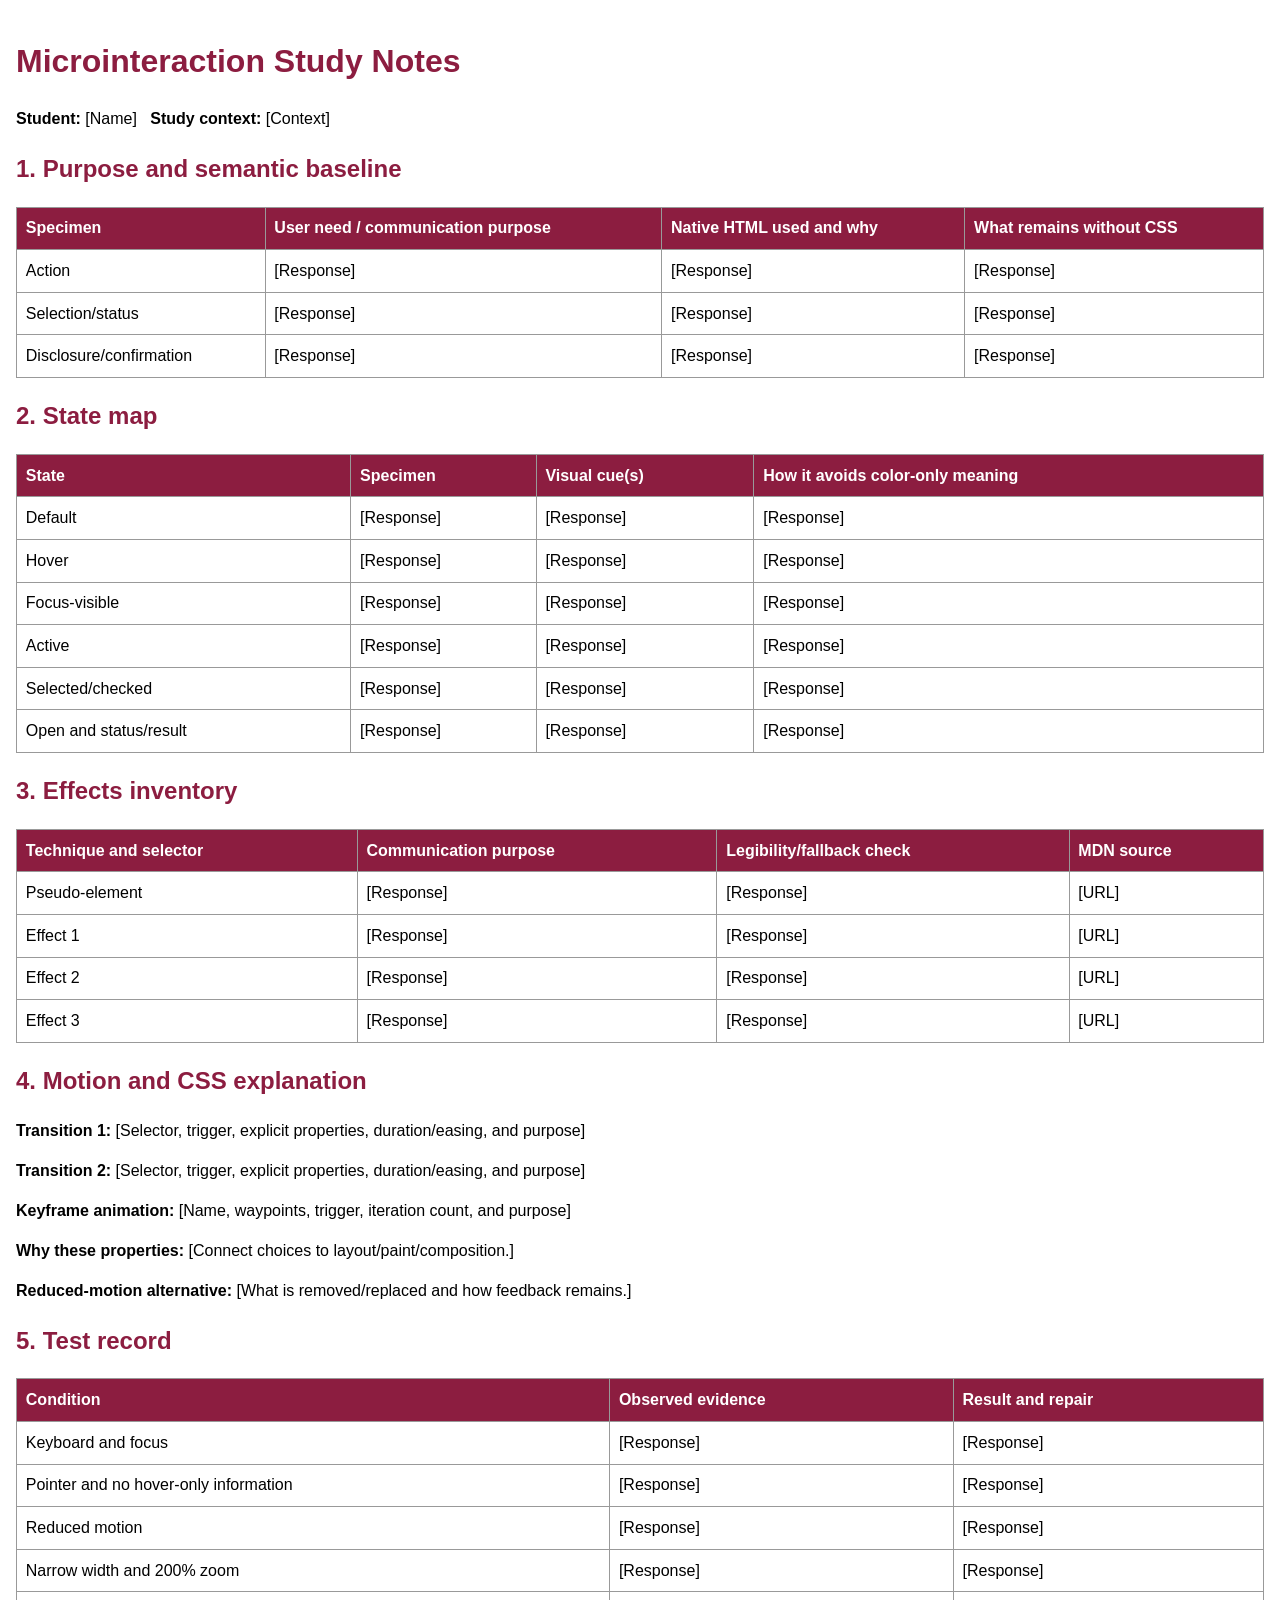
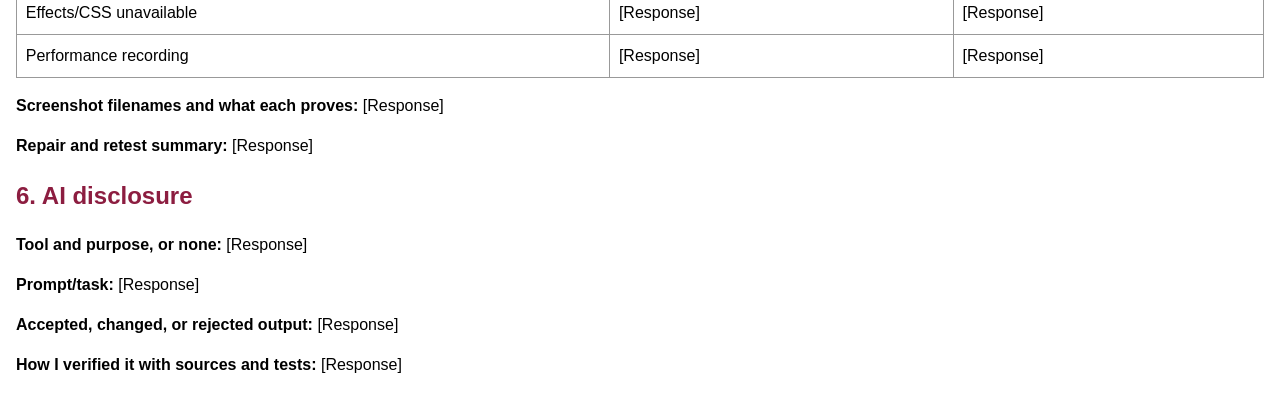
==== study-notes.html @ 3cfef2ec "Initial commit" ====
<!DOCTYPE html>
<html lang="en">
    <head>
        <meta charset="utf-8">
        <title>Microinteraction Study Notes</title>
        <style>
            body {
                max-width:78rem;
                margin:auto;
                padding:1rem;
                font:1rem/1.5 Arial,sans-serif;
            }
            h1,h2 {color:#8c1d40;
            }
            table {
                width:100%;
                border-collapse:collapse;
            }
            th,td {
                border:1px solid #999;
                padding:.55rem;
                text-align:left;
                vertical-align:top;
            }
            th {
                background:#8c1d40;
                color:#fff;
            }
        </style>
    </head>
    <body>
        <h1>Microinteraction Study Notes</h1>
        <p><strong>Student:</strong> [Name] &nbsp; <strong>Study context:</strong> [Context]</p>
        <h2>1. Purpose and semantic baseline</h2>
        <table>
            <tr>
                <th>Specimen</th>
                <th>User need / communication purpose</th>
                <th>Native HTML used and why</th>
                <th>What remains without CSS</th>
            </tr>
            <tr>
                <td>Action</td>
                <td>[Response]</td>
                <td>[Response]</td>
                <td>[Response]</td>
            </tr>
            <tr>
                <td>Selection/status</td>
                <td>[Response]</td>
                <td>[Response]</td>
                <td>[Response]</td>
            </tr>
            <tr>
                <td>Disclosure/confirmation</td>
                <td>[Response]</td>
                <td>[Response]</td>
                <td>[Response]</td>
            </tr>            
        </table>
        <h2>2. State map</h2>
        <table>
            <tr>
                <th>State</th>
                <th>Specimen</th>
                <th>Visual cue(s)</th>
                <th>How it avoids color-only meaning</th>
            </tr>
            <tr>
                <td>Default</td>
                <td>[Response]</td>
                <td>[Response]</td>
                <td>[Response]</td>
            </tr>
            <tr>
                <td>Hover</td>
                <td>[Response]</td>                    
                <td>[Response]</td>
                <td>[Response]</td>
            </tr>
            <tr>
                <td>Focus-visible</td>
                <td>[Response]</td>
                <td>[Response]</td>
                <td>[Response]</td>
            </tr>
            <tr>
                <td>Active</td>
                <td>[Response]</td>
                <td>[Response]</td>
                <td>[Response]</td>
            </tr>
            <tr>
                <td>Selected/checked</td>
                <td>[Response]</td>
                <td>[Response]</td>
                <td>[Response]</td>
            </tr>
            <tr>
                <td>Open and status/result</td>
                <td>[Response]</td>
                <td>[Response]</td>
                <td>[Response]</td>
            </tr>
        </table>
        <h2>3. Effects inventory</h2>
        <table>                
            <tr>
                <th>Technique and selector</th>
                <th>Communication purpose</th>
                <th>Legibility/fallback check</th>
                <th>MDN source</th>
            </tr>
            <tr>
                <td>Pseudo-element</td>
                <td>[Response]</td>
                <td>[Response]</td>
                <td>[URL]</td>
            </tr>
            <tr>
                <td>Effect 1</td>
                <td>[Response]</td>
                <td>[Response]</td>
                <td>[URL]</td>
            </tr>
            <tr>
                <td>Effect 2</td>
                <td>[Response]</td>
                <td>[Response]</td>
                <td>[URL]</td>
            </tr>
            <tr>
                <td>Effect 3</td>
                <td>[Response]</td>
                <td>[Response]</td>
                <td>[URL]</td>
            </tr>
        </table>
        <h2>4. Motion and CSS explanation</h2>
        <p><strong>Transition 1:</strong> [Selector, trigger, explicit properties, duration/easing, and purpose]</p>
        <p><strong>Transition 2:</strong> [Selector, trigger, explicit properties, duration/easing, and purpose]</p>
        <p><strong>Keyframe animation:</strong> [Name, waypoints, trigger, iteration count, and purpose]</p>
        <p><strong>Why these properties:</strong> [Connect choices to layout/paint/composition.]</p>
        <p><strong>Reduced-motion alternative:</strong> [What is removed/replaced and how feedback remains.]</p>
        <h2>5. Test record</h2>
        <table>
            <tr>
                <th>Condition</th>
                <th>Observed evidence</th>
                <th>Result and repair</th>
            </tr>
            <tr>
                <td>Keyboard and focus</td>
                <td>[Response]</td>
                <td>[Response]</td>
            </tr>
            <tr>
                <td>Pointer and no hover-only information</td>
                <td>[Response]</td>
                <td>[Response]</td>
            </tr>
            <tr>
                <td>Reduced motion</td>
                <td>[Response]</td>                    
                <td>[Response]</td>
            </tr>
            <tr>
                <td>Narrow width and 200% zoom</td>
                <td>[Response]</td>
                <td>[Response]</td>
            </tr>
            <tr>
                <td>Effects/CSS unavailable</td>
                <td>[Response]</td>
                <td>[Response]</td>
            </tr>
            <tr>
                <td>Performance recording</td>
                <td>[Response]</td>
                <td>[Response]</td>
            </tr>
        </table>
        <p><strong>Screenshot filenames and what each proves:</strong> [Response]</p>
        <p><strong>Repair and retest summary:</strong> [Response]</p>
        <h2>6. AI disclosure</h2>
        <p><strong>Tool and purpose, or none:</strong> [Response]</p>
        <p><strong>Prompt/task:</strong> [Response]</p>
        <p><strong>Accepted, changed, or rejected output:</strong> [Response]</p>
        <p><strong>How I verified it with sources and tests:</strong> [Response]</p>
    </body>
</html>
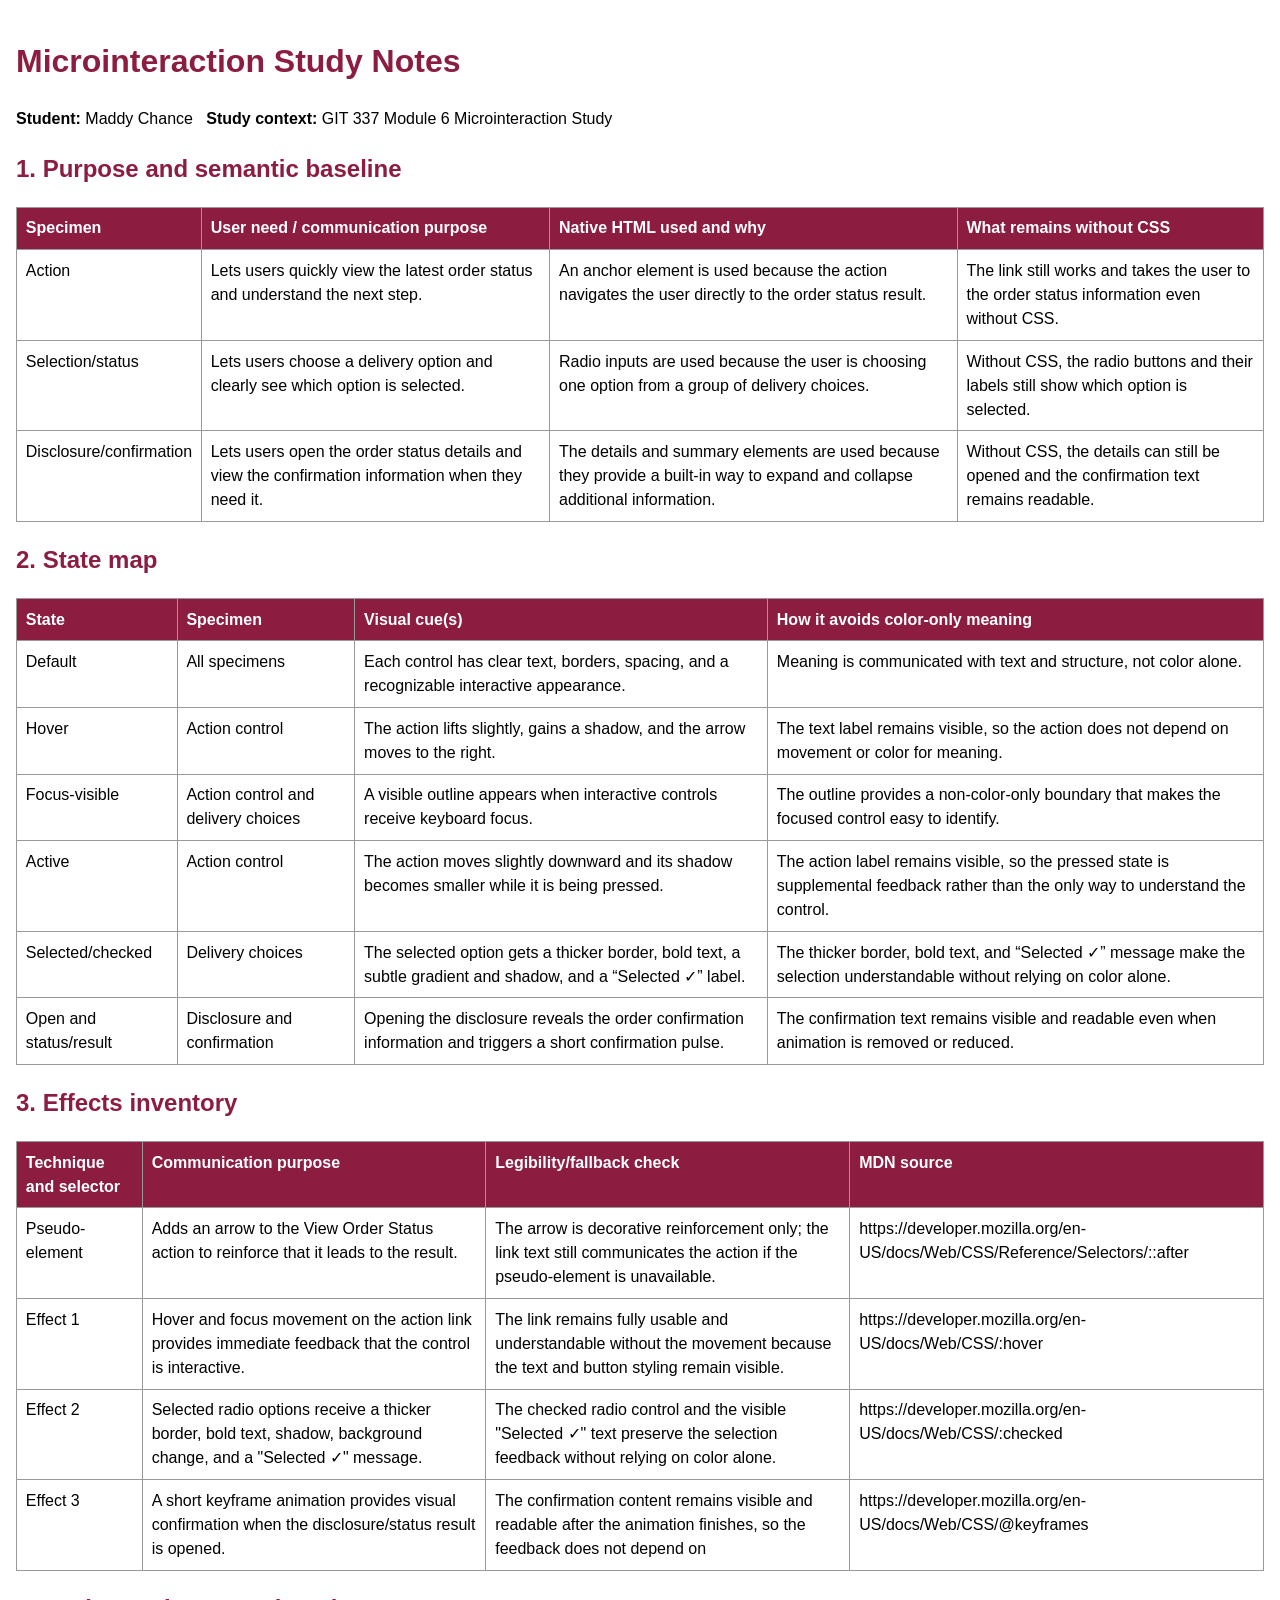
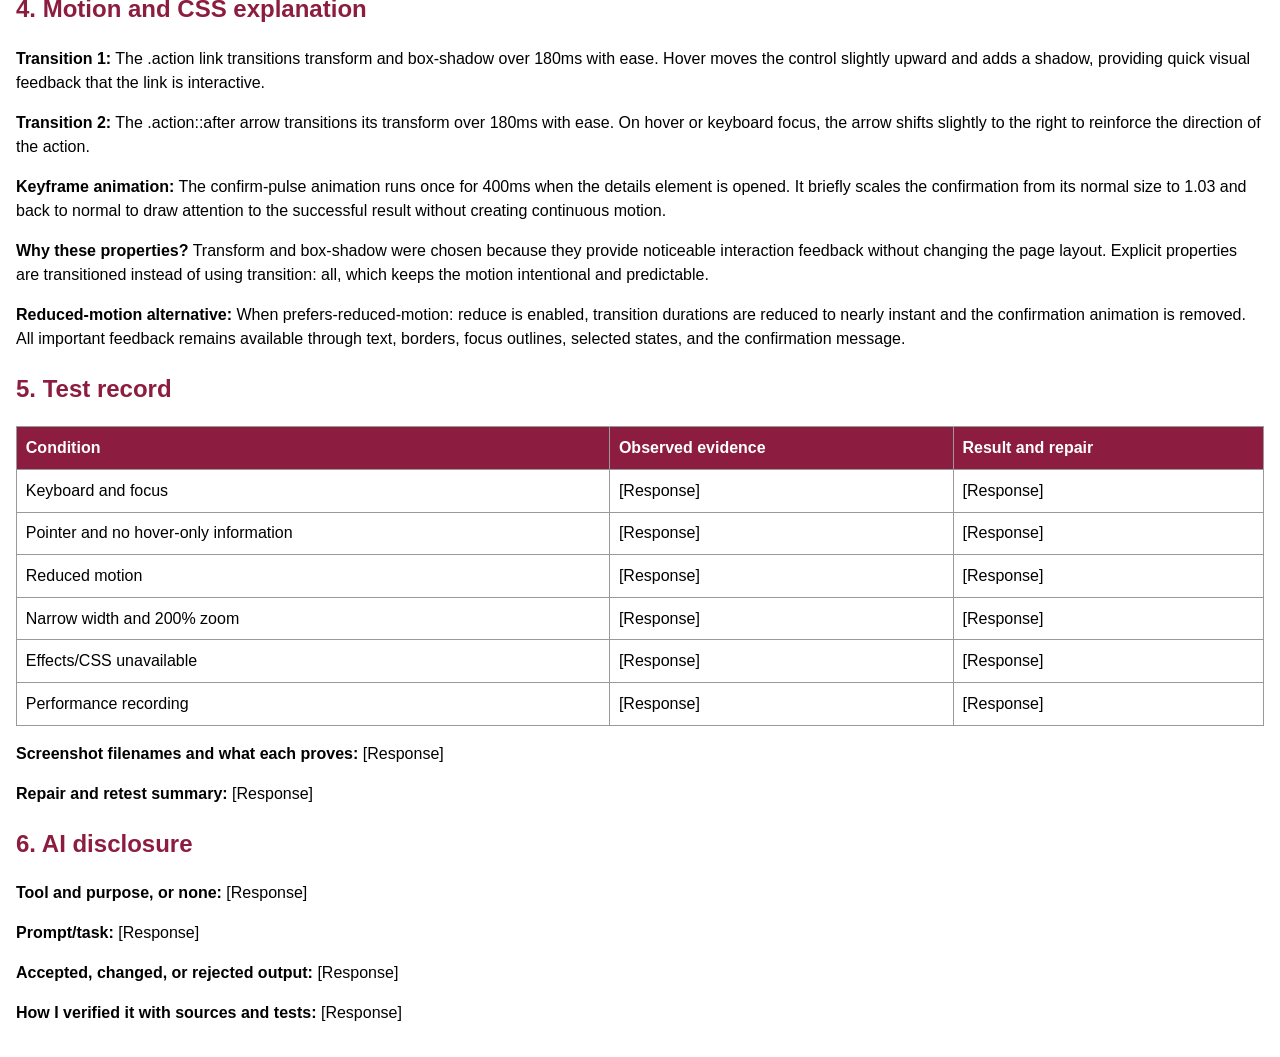
==== commit ced6fcc7: "Document effects motion and reduced-motion strategy" ====
--- a/study-notes.html
+++ b/study-notes.html
@@ -30,7 +30,7 @@
     </head>
     <body>
         <h1>Microinteraction Study Notes</h1>
-        <p><strong>Student:</strong> [Name] &nbsp; <strong>Study context:</strong> [Context]</p>
+       <p><strong>Student:</strong> Maddy Chance &nbsp; <strong>Study context:</strong> GIT 337 Module 6 Microinteraction Study</p>
         <h2>1. Purpose and semantic baseline</h2>
         <table>
             <tr>
@@ -41,21 +41,21 @@
             </tr>
             <tr>
                 <td>Action</td>
-                <td>[Response]</td>
-                <td>[Response]</td>
-                <td>[Response]</td>
+                <td>Lets users quickly view the latest order status and understand the next step.</td>
+                <td>An anchor element is used because the action navigates the user directly to the order status result.</td>
+                <td>The link still works and takes the user to the order status information even without CSS.</td>
             </tr>
             <tr>
                 <td>Selection/status</td>
-                <td>[Response]</td>
-                <td>[Response]</td>
-                <td>[Response]</td>
+                 <td>Lets users choose a delivery option and clearly see which option is selected.</td>
+                <td>Radio inputs are used because the user is choosing one option from a group of delivery choices.</td>
+                <td>Without CSS, the radio buttons and their labels still show which option is selected.</td>
             </tr>
             <tr>
                 <td>Disclosure/confirmation</td>
-                <td>[Response]</td>
-                <td>[Response]</td>
-                <td>[Response]</td>
+                <td>Lets users open the order status details and view the confirmation information when they need it.</td>
+                <td>The details and summary elements are used because they provide a built-in way to expand and collapse additional information.</td>
+                <td>Without CSS, the details can still be opened and the confirmation text remains readable.</td>
             </tr>            
         </table>
         <h2>2. State map</h2>
@@ -68,39 +68,39 @@
             </tr>
             <tr>
                 <td>Default</td>
-                <td>[Response]</td>
-                <td>[Response]</td>
-                <td>[Response]</td>
+                <td>All specimens</td>
+                <td>Each control has clear text, borders, spacing, and a recognizable interactive appearance.</td>
+                <td>Meaning is communicated with text and structure, not color alone.</td>
             </tr>
             <tr>
                 <td>Hover</td>
-                <td>[Response]</td>                    
-                <td>[Response]</td>
-                <td>[Response]</td>
+                 <td>Action control</td>
+                <td>The action lifts slightly, gains a shadow, and the arrow moves to the right.</td>
+                <td>The text label remains visible, so the action does not depend on movement or color for meaning.</td>
             </tr>
             <tr>
                 <td>Focus-visible</td>
-                <td>[Response]</td>
-                <td>[Response]</td>
-                <td>[Response]</td>
+                 <td>Action control and delivery choices</td>
+                 <td>A visible outline appears when interactive controls receive keyboard focus.</td>
+                 <td>The outline provides a non-color-only boundary that makes the focused control easy to identify.</td>
             </tr>
             <tr>
                 <td>Active</td>
-                <td>[Response]</td>
-                <td>[Response]</td>
-                <td>[Response]</td>
+                 <td>Action control</td>
+                 <td>The action moves slightly downward and its shadow becomes smaller while it is being pressed.</td>
+                 <td>The action label remains visible, so the pressed state is supplemental feedback rather than the only way to understand the control.</td>
             </tr>
             <tr>
                 <td>Selected/checked</td>
-                <td>[Response]</td>
-                <td>[Response]</td>
-                <td>[Response]</td>
+                 <td>Delivery choices</td>
+                 <td>The selected option gets a thicker border, bold text, a subtle gradient and shadow, and a “Selected ✓” label.</td>
+                 <td>The thicker border, bold text, and “Selected ✓” message make the selection understandable without relying on color alone.</td>
             </tr>
             <tr>
                 <td>Open and status/result</td>
-                <td>[Response]</td>
-                <td>[Response]</td>
-                <td>[Response]</td>
+               <td>Disclosure and confirmation</td>
+               <td>Opening the disclosure reveals the order confirmation information and triggers a short confirmation pulse.</td>
+               <td>The confirmation text remains visible and readable even when animation is removed or reduced.</td>
             </tr>
         </table>
         <h2>3. Effects inventory</h2>
@@ -113,35 +113,34 @@
             </tr>
             <tr>
                 <td>Pseudo-element</td>
-                <td>[Response]</td>
-                <td>[Response]</td>
-                <td>[URL]</td>
+                <td>Adds an arrow to the View Order Status action to reinforce that it leads to the result.</td>
+                <td>The arrow is decorative reinforcement only; the link text still communicates the action if the pseudo-element is unavailable.</td>
+                <td>https://developer.mozilla.org/en-US/docs/Web/CSS/Reference/Selectors/::after</td>
             </tr>
             <tr>
                 <td>Effect 1</td>
-                <td>[Response]</td>
-                <td>[Response]</td>
-                <td>[URL]</td>
+                <td>Hover and focus movement on the action link provides immediate feedback that the control is interactive.</td>
+                <td>The link remains fully usable and understandable without the movement because the text and button styling remain visible.</td>
+                <td>https://developer.mozilla.org/en-US/docs/Web/CSS/:hover</td>
             </tr>
             <tr>
                 <td>Effect 2</td>
-                <td>[Response]</td>
-                <td>[Response]</td>
-                <td>[URL]</td>
+                <td>Selected radio options receive a thicker border, bold text, shadow, background change, and a "Selected ✓" message.</td>
+                <td>The checked radio control and the visible "Selected ✓" text preserve the selection feedback without relying on color alone.</td>
+                <td>https://developer.mozilla.org/en-US/docs/Web/CSS/:checked</td>
             </tr>
             <tr>
                 <td>Effect 3</td>
-                <td>[Response]</td>
-                <td>[Response]</td>
-                <td>[URL]</td>
+                <td>A short keyframe animation provides visual confirmation when the disclosure/status result is opened.</td>
+                <td>The confirmation content remains visible and readable after the animation finishes, so the feedback does not depend on <td>https://developer.mozilla.org/en-US/docs/Web/CSS/@keyframes</td>
             </tr>
         </table>
         <h2>4. Motion and CSS explanation</h2>
-        <p><strong>Transition 1:</strong> [Selector, trigger, explicit properties, duration/easing, and purpose]</p>
-        <p><strong>Transition 2:</strong> [Selector, trigger, explicit properties, duration/easing, and purpose]</p>
-        <p><strong>Keyframe animation:</strong> [Name, waypoints, trigger, iteration count, and purpose]</p>
-        <p><strong>Why these properties:</strong> [Connect choices to layout/paint/composition.]</p>
-        <p><strong>Reduced-motion alternative:</strong> [What is removed/replaced and how feedback remains.]</p>
+        <p><strong>Transition 1:</strong> The .action link transitions transform and box-shadow over 180ms with ease. Hover moves the control slightly upward and adds a shadow, providing quick visual feedback that the link is interactive.</p>
+        <p><strong>Transition 2:</strong> The .action::after arrow transitions its transform over 180ms with ease. On hover or keyboard focus, the arrow shifts slightly to the right to reinforce the direction of the action.</p>
+        <p><strong>Keyframe animation:</strong> The confirm-pulse animation runs once for 400ms when the details element is opened. It briefly scales the confirmation from its normal size to 1.03 and back to normal to draw attention to the successful result without creating continuous motion.</p>
+        <p><strong>Why these properties?</strong> Transform and box-shadow were chosen because they provide noticeable interaction feedback without changing the page layout. Explicit properties are transitioned instead of using transition: all, which keeps the motion intentional and predictable.</p>
+        <p><strong>Reduced-motion alternative:</strong> When prefers-reduced-motion: reduce is enabled, transition durations are reduced to nearly instant and the confirmation animation is removed. All important feedback remains available through text, borders, focus outlines, selected states, and the confirmation message.</p>
         <h2>5. Test record</h2>
         <table>
             <tr>
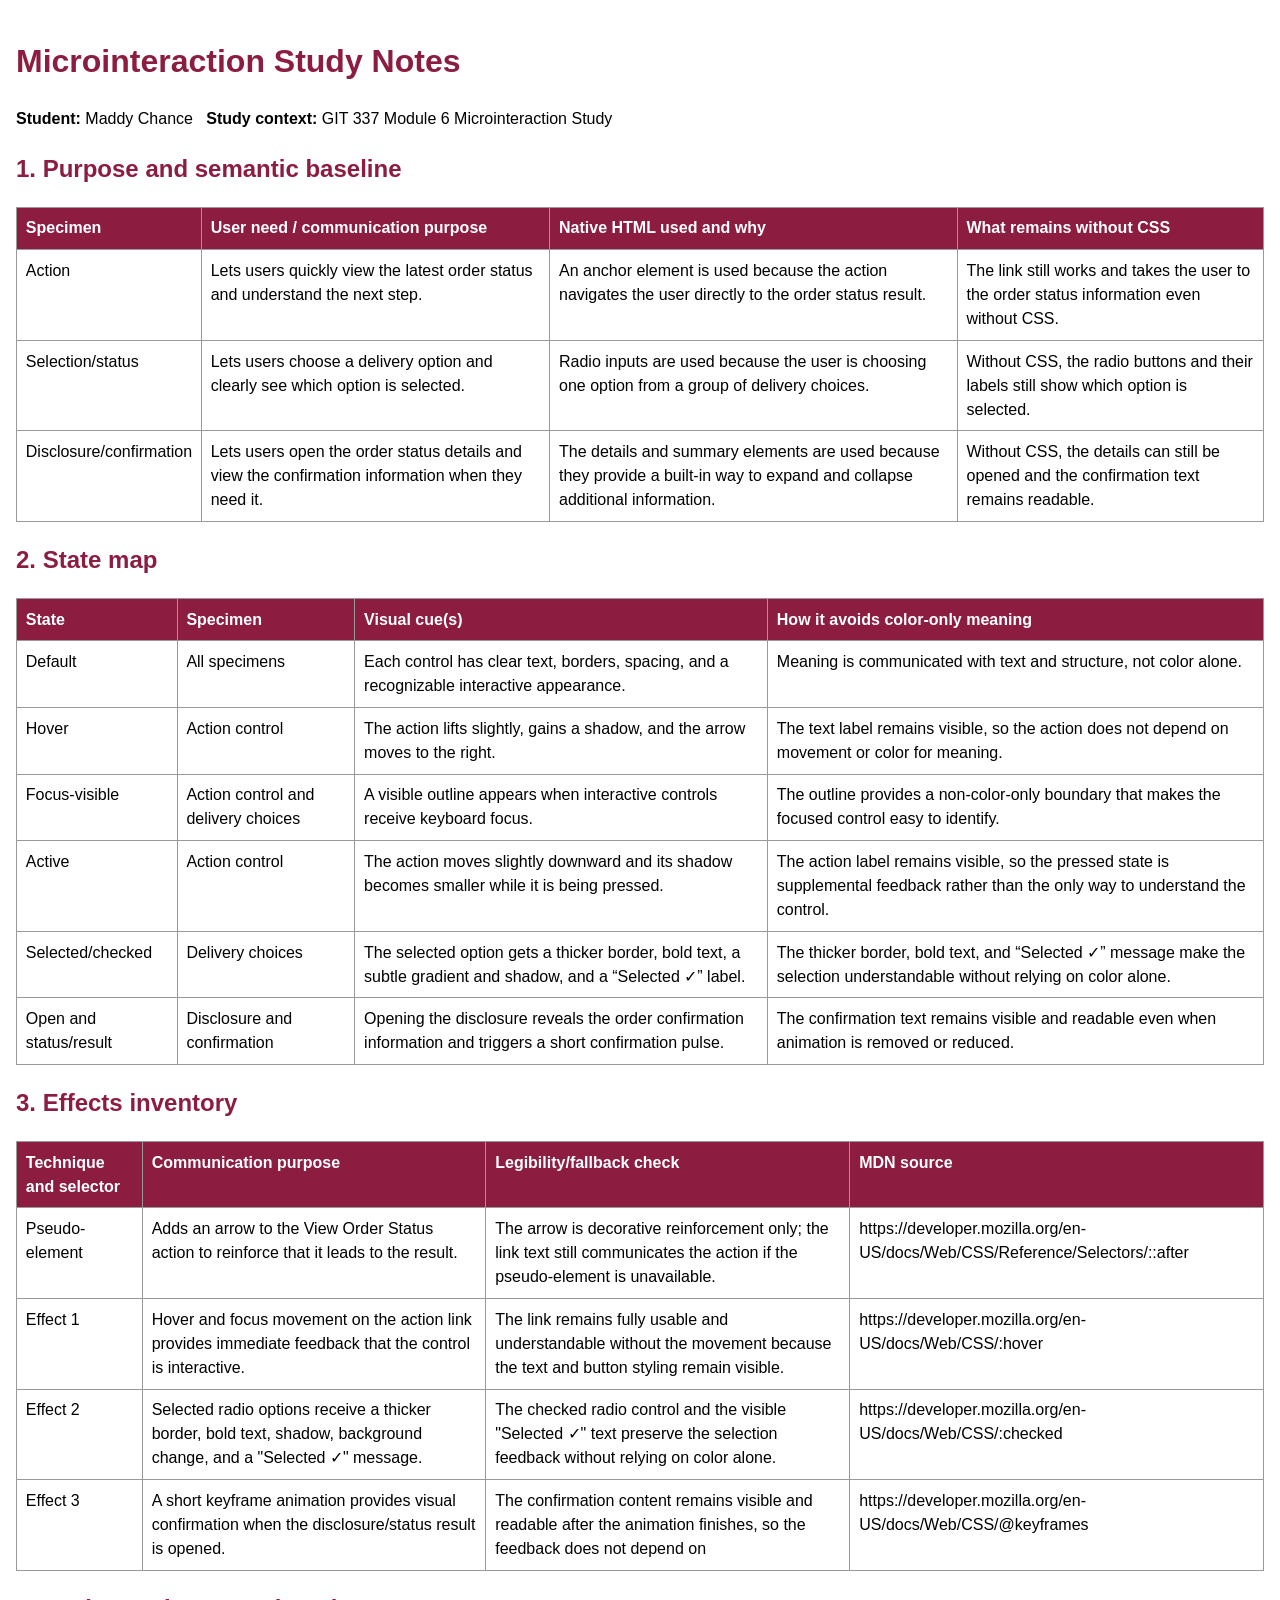
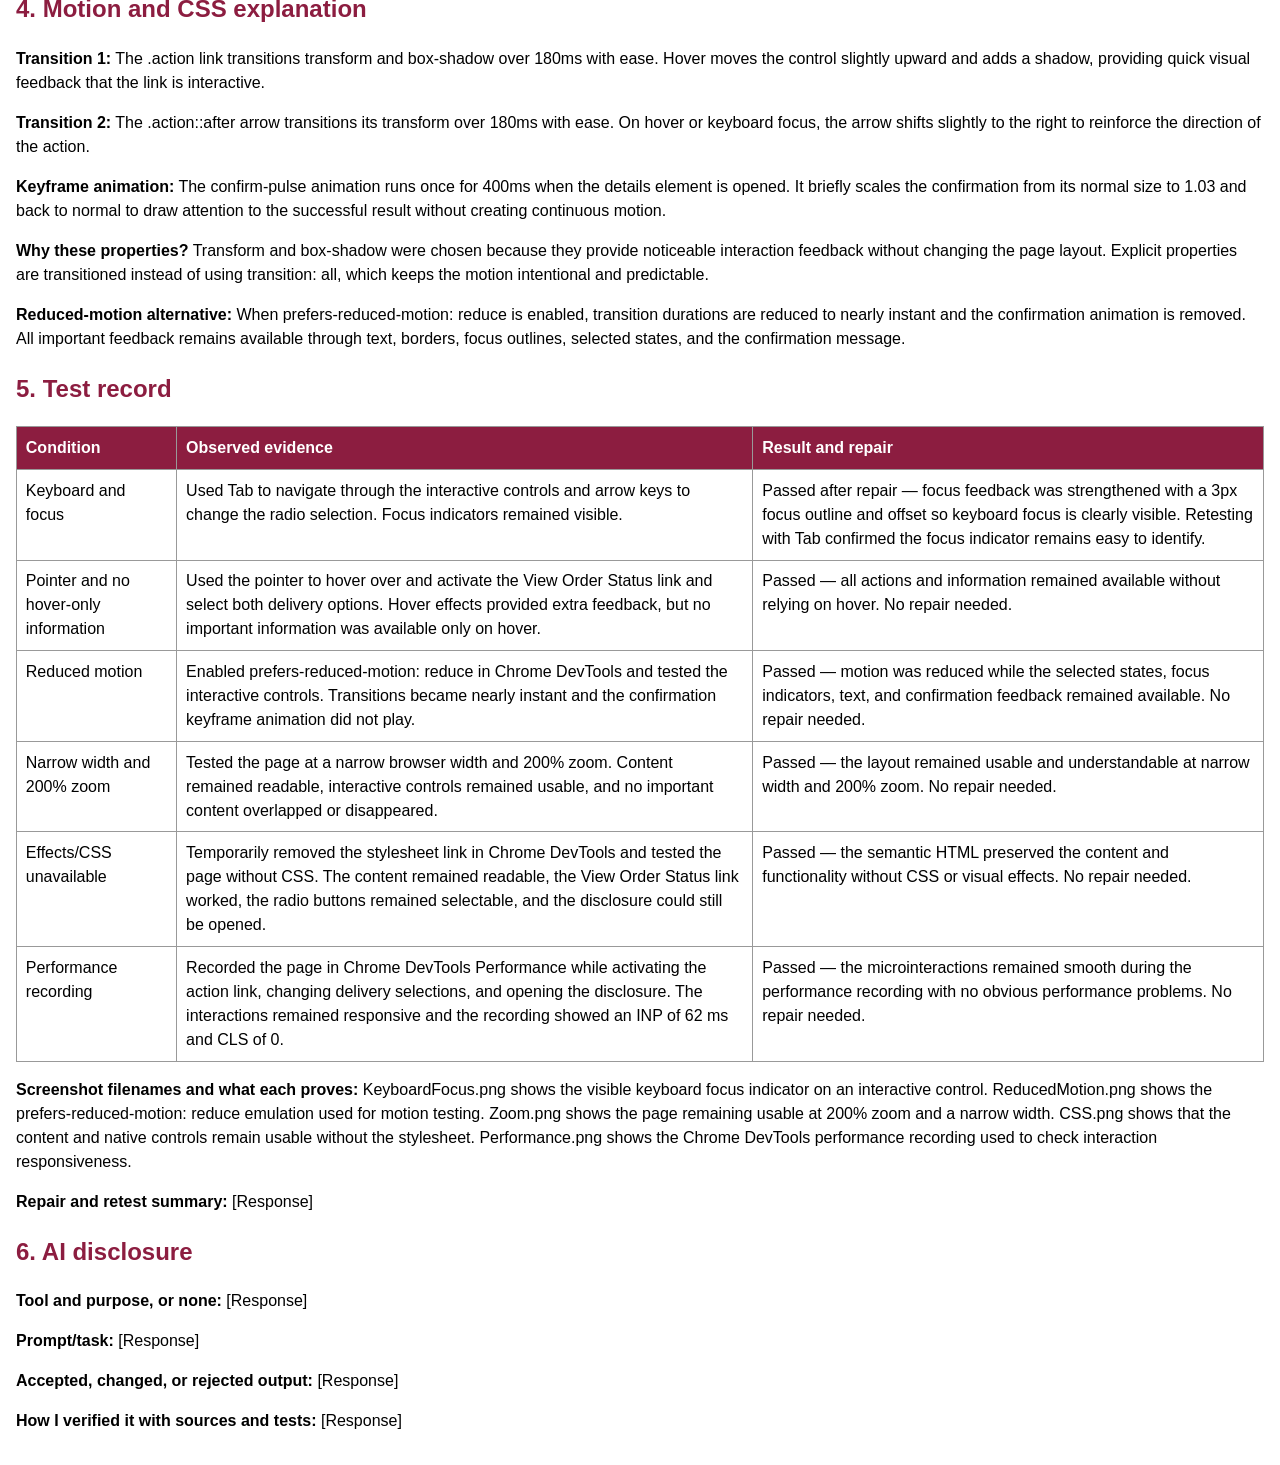
==== commit 2ed28134: "Document accessibility testing and performance evidence" ====
--- a/study-notes.html
+++ b/study-notes.html
@@ -150,36 +150,35 @@
             </tr>
             <tr>
                 <td>Keyboard and focus</td>
-                <td>[Response]</td>
-                <td>[Response]</td>
+                <td>Used Tab to navigate through the interactive controls and arrow keys to change the radio selection. Focus indicators remained visible.</td>
+                <td>Passed after repair — focus feedback was strengthened with a 3px focus outline and offset so keyboard focus is clearly visible. Retesting with Tab confirmed the focus indicator remains easy to identify.</td>
             </tr>
             <tr>
                 <td>Pointer and no hover-only information</td>
-                <td>[Response]</td>
-                <td>[Response]</td>
+                <td>Used the pointer to hover over and activate the View Order Status link and select both delivery options. Hover effects provided extra feedback, but no important information was available only on hover.</td>
+                <td>Passed — all actions and information remained available without relying on hover. No repair needed.</td>
             </tr>
             <tr>
                 <td>Reduced motion</td>
-                <td>[Response]</td>                    
-                <td>[Response]</td>
-            </tr>
+                <td>Enabled prefers-reduced-motion: reduce in Chrome DevTools and tested the interactive controls. Transitions became nearly instant and the confirmation keyframe animation did not play.</td>
+                <td>Passed — motion was reduced while the selected states, focus indicators, text, and confirmation feedback remained available. No repair needed.</td>
             <tr>
                 <td>Narrow width and 200% zoom</td>
-                <td>[Response]</td>
-                <td>[Response]</td>
+                <td>Tested the page at a narrow browser width and 200% zoom. Content remained readable, interactive controls remained usable, and no important content overlapped or disappeared.</td>
+                <td>Passed — the layout remained usable and understandable at narrow width and 200% zoom. No repair needed.</td>
             </tr>
             <tr>
                 <td>Effects/CSS unavailable</td>
-                <td>[Response]</td>
-                <td>[Response]</td>
+                <td>Temporarily removed the stylesheet link in Chrome DevTools and tested the page without CSS. The content remained readable, the View Order Status link worked, the radio buttons remained selectable, and the disclosure could still be opened.</td>
+                <td>Passed — the semantic HTML preserved the content and functionality without CSS or visual effects. No repair needed.</td>
             </tr>
             <tr>
                 <td>Performance recording</td>
-                <td>[Response]</td>
-                <td>[Response]</td>
+                <td>Recorded the page in Chrome DevTools Performance while activating the action link, changing delivery selections, and opening the disclosure. The interactions remained responsive and the recording showed an INP of 62 ms and CLS of 0.</td>
+                <td>Passed — the microinteractions remained smooth during the performance recording with no obvious performance problems. No repair needed.</td>
             </tr>
         </table>
-        <p><strong>Screenshot filenames and what each proves:</strong> [Response]</p>
+        <p><strong>Screenshot filenames and what each proves:</strong> KeyboardFocus.png shows the visible keyboard focus indicator on an interactive control. ReducedMotion.png shows the prefers-reduced-motion: reduce emulation used for motion testing. Zoom.png shows the page remaining usable at 200% zoom and a narrow width. CSS.png shows that the content and native controls remain usable without the stylesheet. Performance.png shows the Chrome DevTools performance recording used to check interaction responsiveness.</p>
         <p><strong>Repair and retest summary:</strong> [Response]</p>
         <h2>6. AI disclosure</h2>
         <p><strong>Tool and purpose, or none:</strong> [Response]</p>
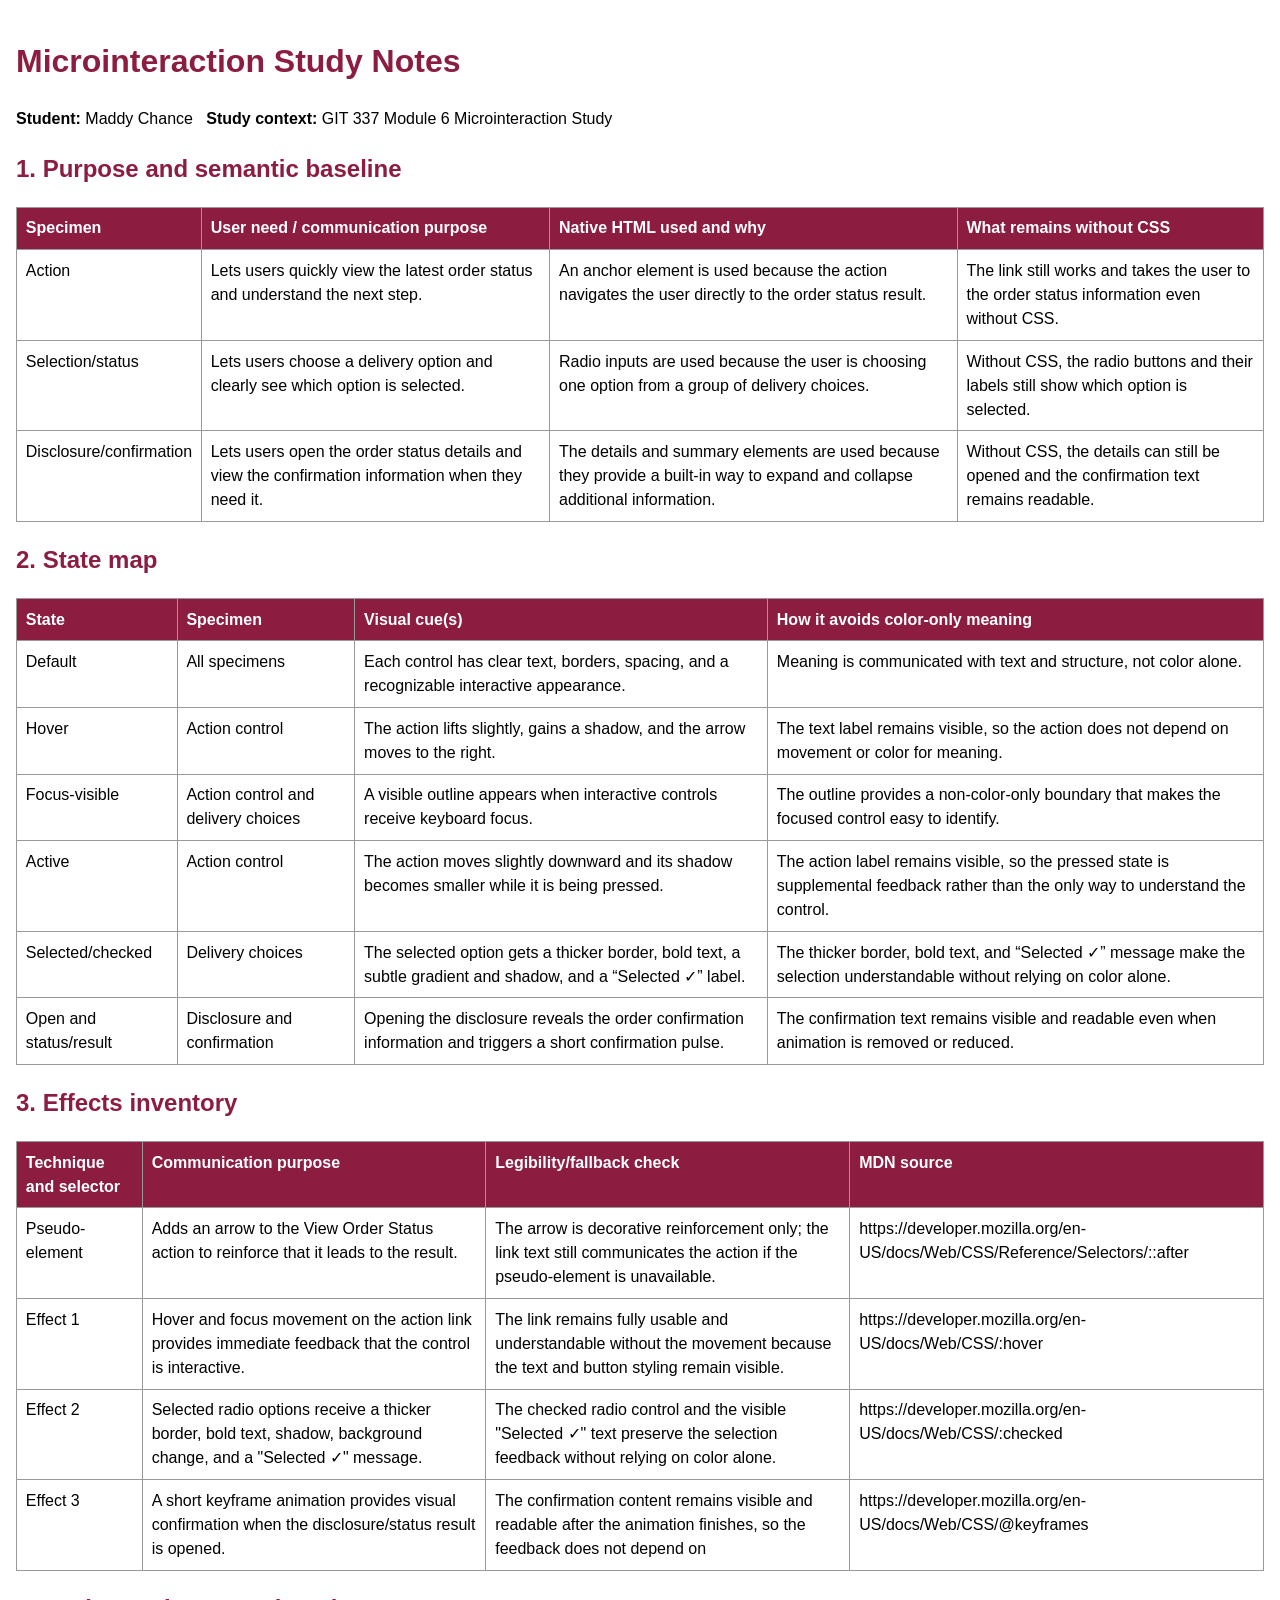
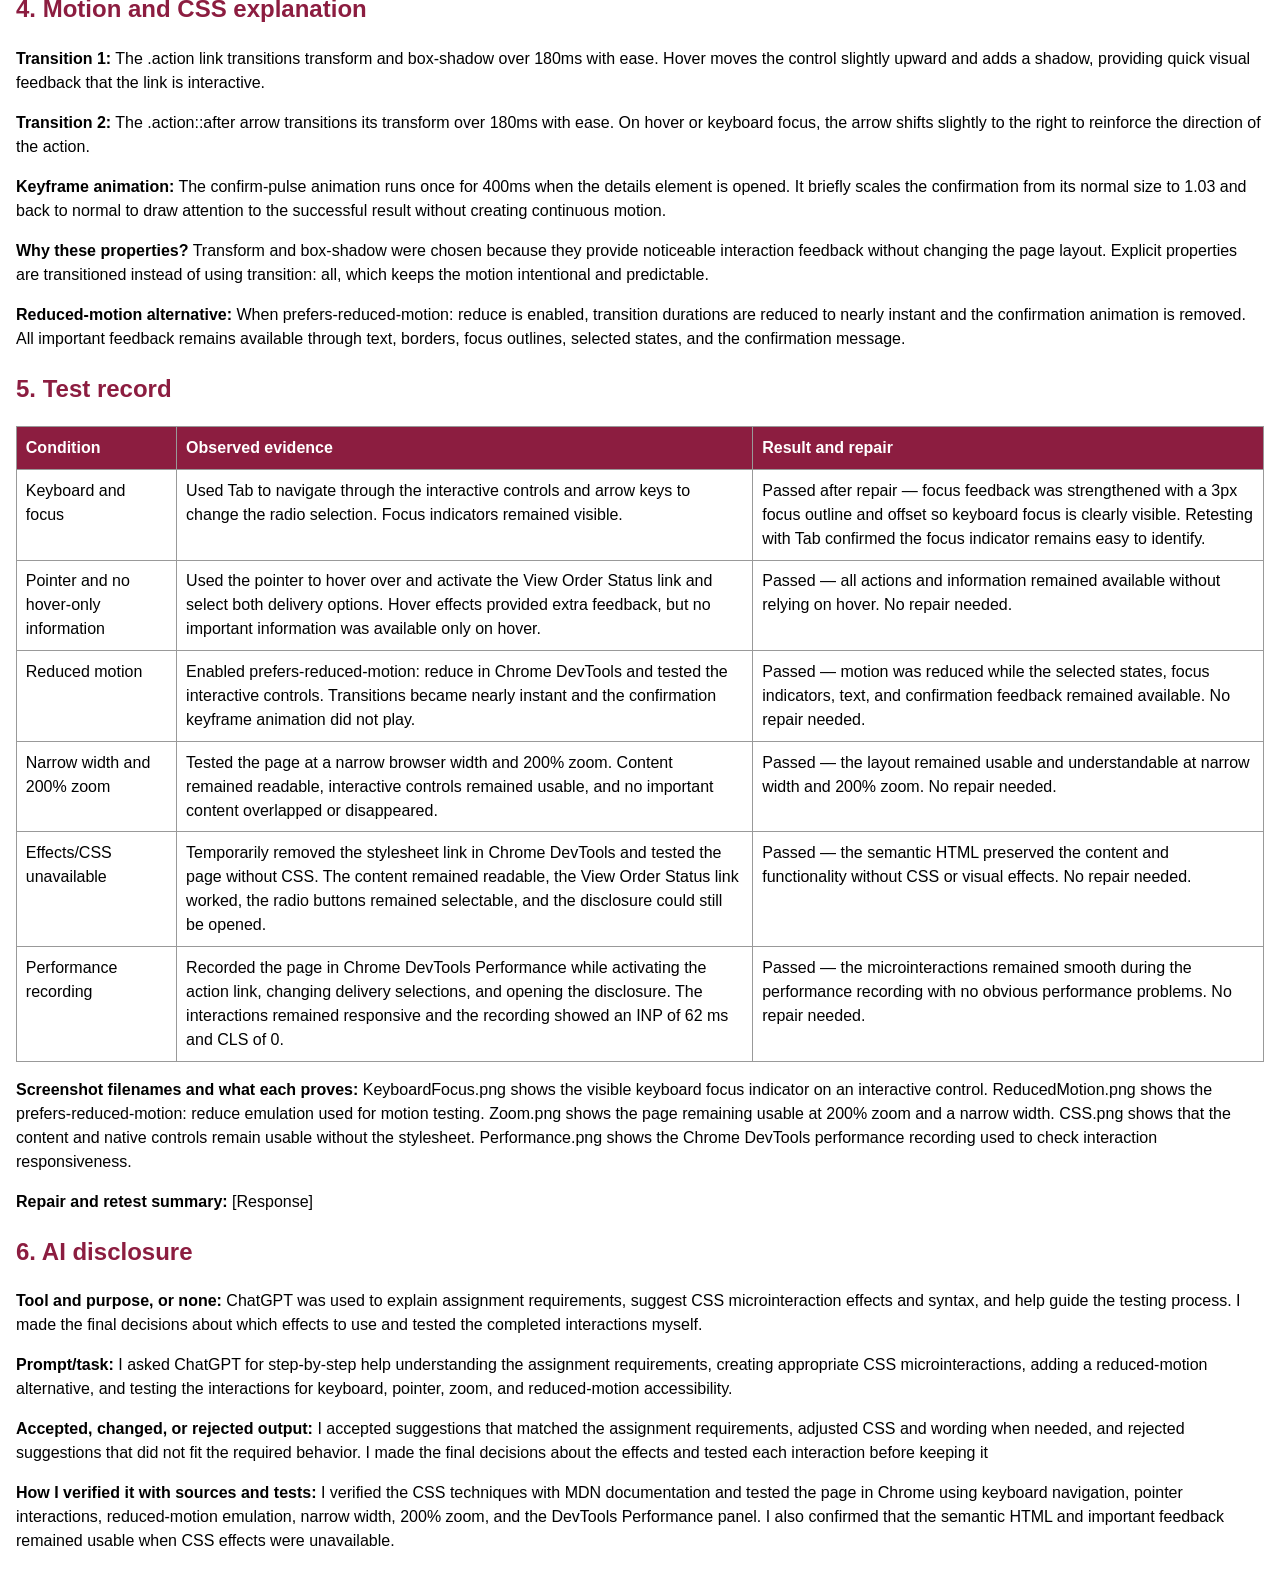
==== commit 1fb7ed07: "Complete study notes and AI disclosure" ====
--- a/study-notes.html
+++ b/study-notes.html
@@ -181,9 +181,9 @@
         <p><strong>Screenshot filenames and what each proves:</strong> KeyboardFocus.png shows the visible keyboard focus indicator on an interactive control. ReducedMotion.png shows the prefers-reduced-motion: reduce emulation used for motion testing. Zoom.png shows the page remaining usable at 200% zoom and a narrow width. CSS.png shows that the content and native controls remain usable without the stylesheet. Performance.png shows the Chrome DevTools performance recording used to check interaction responsiveness.</p>
         <p><strong>Repair and retest summary:</strong> [Response]</p>
         <h2>6. AI disclosure</h2>
-        <p><strong>Tool and purpose, or none:</strong> [Response]</p>
-        <p><strong>Prompt/task:</strong> [Response]</p>
-        <p><strong>Accepted, changed, or rejected output:</strong> [Response]</p>
-        <p><strong>How I verified it with sources and tests:</strong> [Response]</p>
+        <p><strong>Tool and purpose, or none:</strong> ChatGPT was used to explain assignment requirements, suggest CSS microinteraction effects and syntax, and help guide the testing process. I made the final decisions about which effects to use and tested the completed interactions myself.</p>
+        <p><strong>Prompt/task:</strong> I asked ChatGPT for step-by-step help understanding the assignment requirements, creating appropriate CSS microinteractions, adding a reduced-motion alternative, and testing the interactions for keyboard, pointer, zoom, and reduced-motion accessibility.</p>
+        <p><strong>Accepted, changed, or rejected output:</strong> I accepted suggestions that matched the assignment requirements, adjusted CSS and wording when needed, and rejected suggestions that did not fit the required behavior. I made the final decisions about the effects and tested each interaction before keeping it</p>
+        <p><strong>How I verified it with sources and tests:</strong> I verified the CSS techniques with MDN documentation and tested the page in Chrome using keyboard navigation, pointer interactions, reduced-motion emulation, narrow width, 200% zoom, and the DevTools Performance panel. I also confirmed that the semantic HTML and important feedback remained usable when CSS effects were unavailable.</p>
     </body>
 </html>
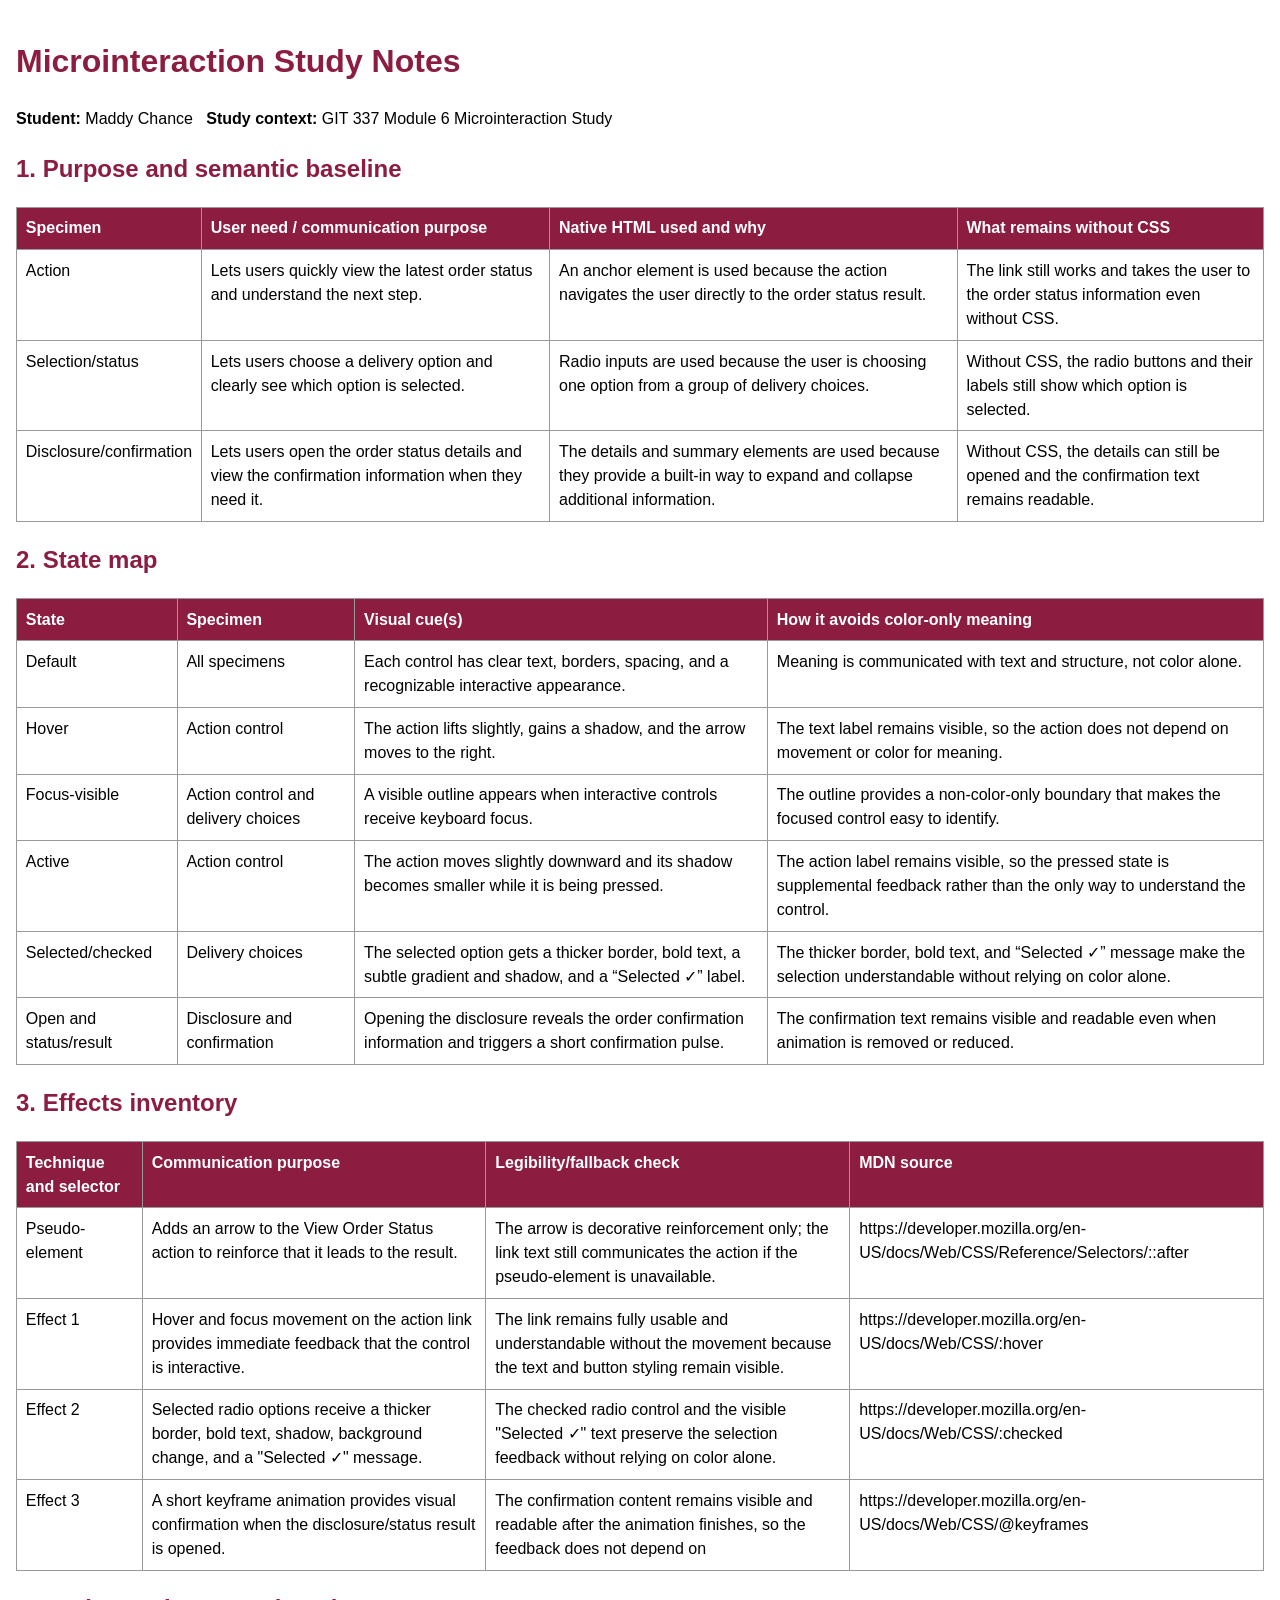
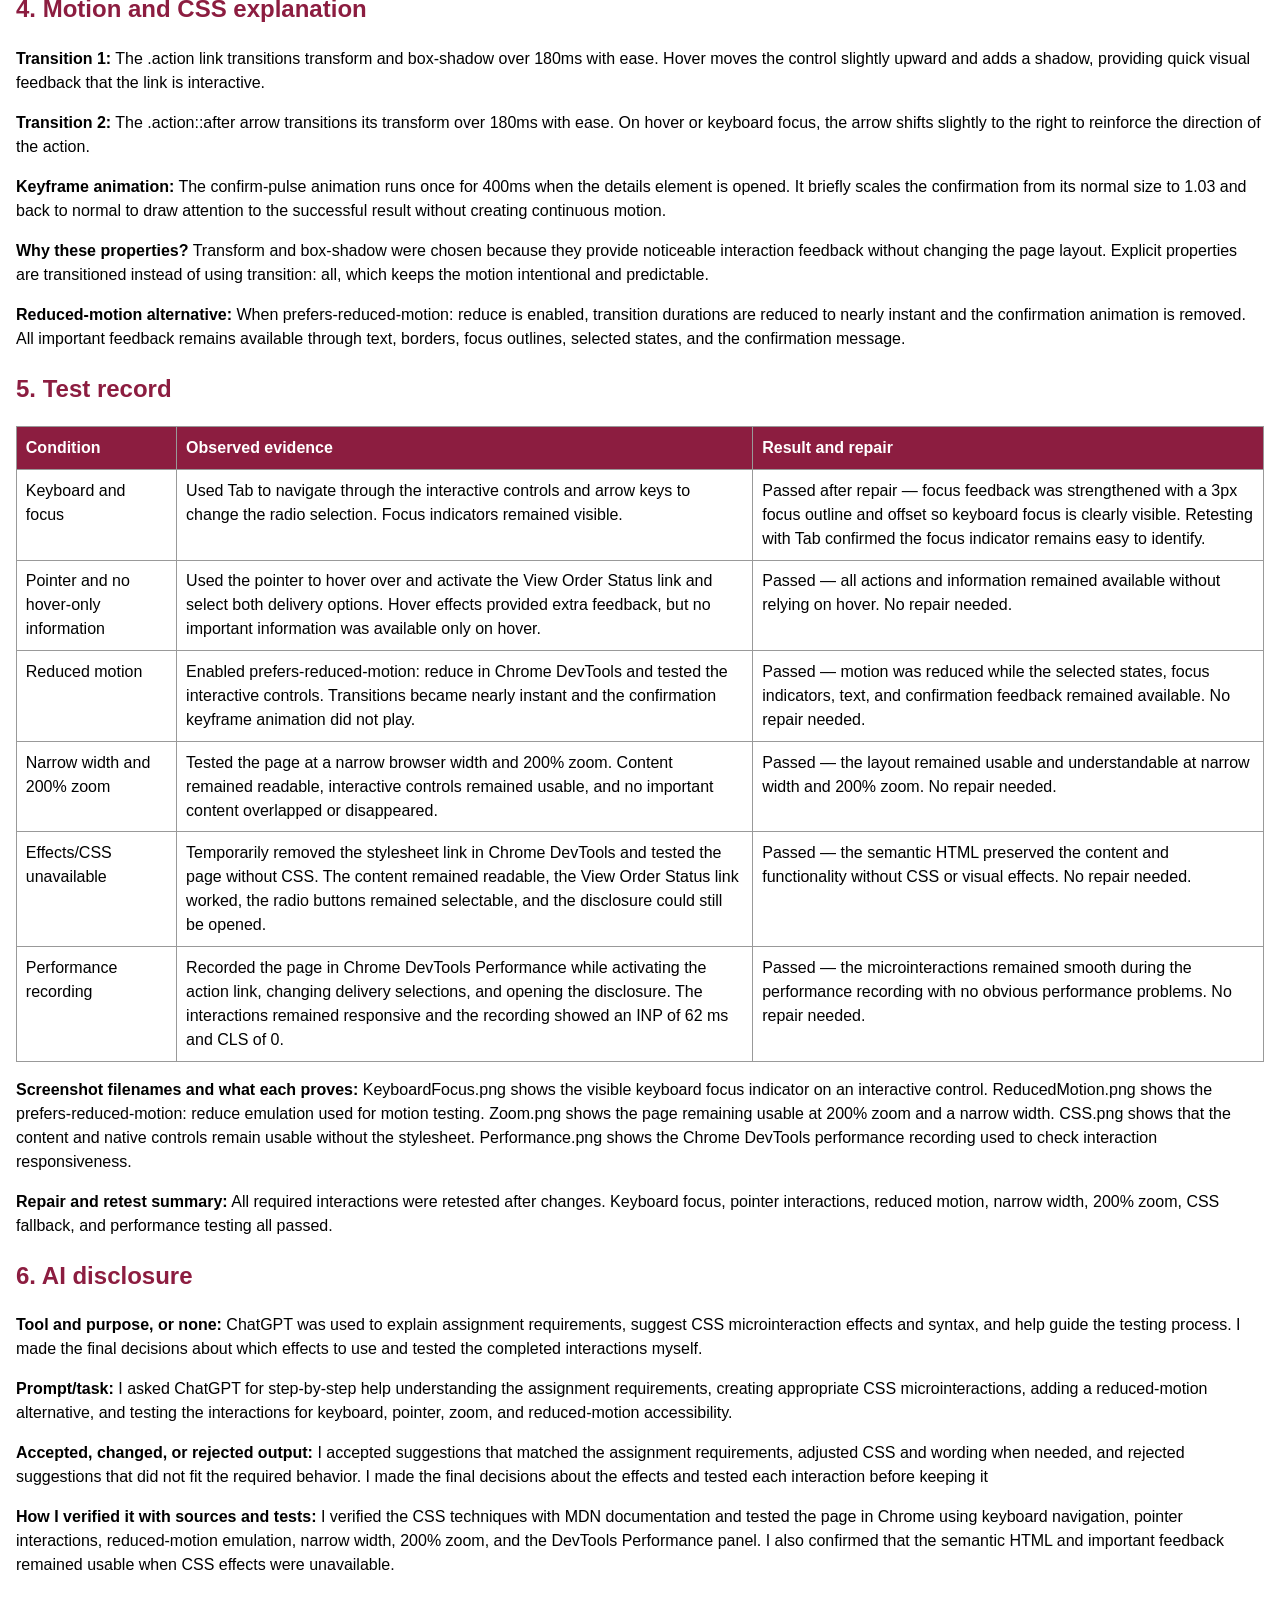
==== commit 8d69686d: "Updated small things I missed" ====
--- a/study-notes.html
+++ b/study-notes.html
@@ -179,7 +179,7 @@
             </tr>
         </table>
         <p><strong>Screenshot filenames and what each proves:</strong> KeyboardFocus.png shows the visible keyboard focus indicator on an interactive control. ReducedMotion.png shows the prefers-reduced-motion: reduce emulation used for motion testing. Zoom.png shows the page remaining usable at 200% zoom and a narrow width. CSS.png shows that the content and native controls remain usable without the stylesheet. Performance.png shows the Chrome DevTools performance recording used to check interaction responsiveness.</p>
-        <p><strong>Repair and retest summary:</strong> [Response]</p>
+        <p><strong>Repair and retest summary:</strong> All required interactions were retested after changes. Keyboard focus, pointer interactions, reduced motion, narrow width, 200% zoom, CSS fallback, and performance testing all passed.</p>
         <h2>6. AI disclosure</h2>
         <p><strong>Tool and purpose, or none:</strong> ChatGPT was used to explain assignment requirements, suggest CSS microinteraction effects and syntax, and help guide the testing process. I made the final decisions about which effects to use and tested the completed interactions myself.</p>
         <p><strong>Prompt/task:</strong> I asked ChatGPT for step-by-step help understanding the assignment requirements, creating appropriate CSS microinteractions, adding a reduced-motion alternative, and testing the interactions for keyboard, pointer, zoom, and reduced-motion accessibility.</p>
